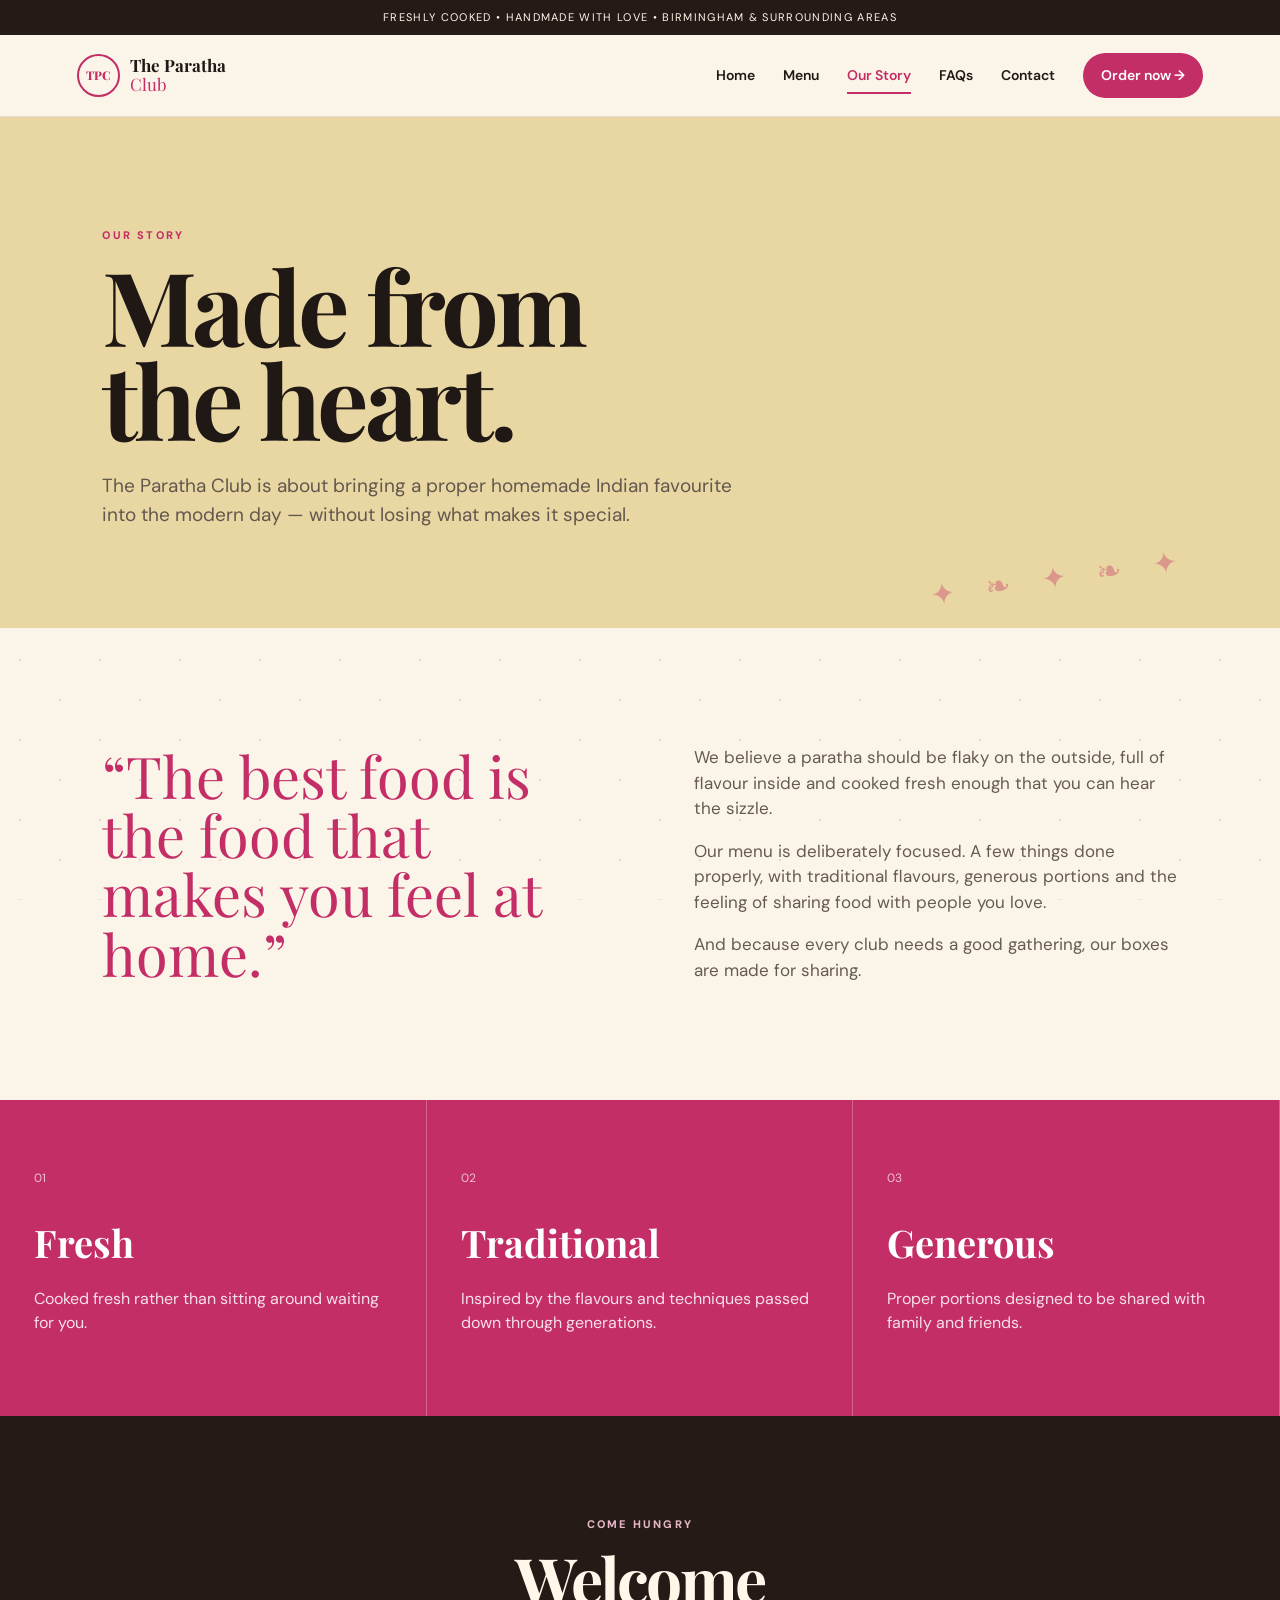
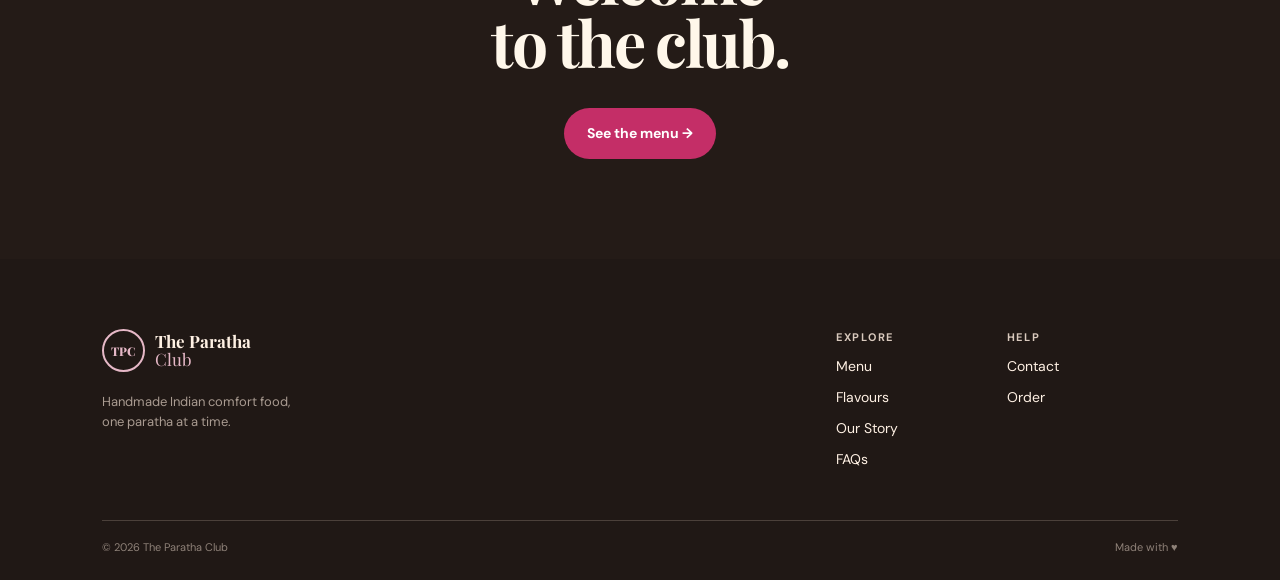
==== about.html @ 1f50803f "add files" ====
<!doctype html>
<html lang="en"><head><meta charset="utf-8"><meta name="viewport" content="width=device-width,initial-scale=1"><title>Our Story | The Paratha Club</title><link rel="preconnect" href="https://fonts.googleapis.com"><link rel="preconnect" href="https://fonts.gstatic.com" crossorigin><link href="https://fonts.googleapis.com/css2?family=DM+Sans:wght@400;500;600;700&family=Playfair+Display:wght@600;700;800&display=swap" rel="stylesheet"><link rel="stylesheet" href="css/style.css"></head>
<body><div class="announcement">Freshly cooked • Handmade with love • Birmingham & surrounding areas</div><header class="site-header"><a class="brand" href="index.html"><span class="brand-mark">TPC</span><span><strong>The Paratha</strong><em>Club</em></span></a><button class="nav-toggle" aria-label="Open menu" aria-expanded="false">☰</button><nav><a href="index.html">Home</a><a href="menu.html">Menu</a><a class="active" href="about.html">Our Story</a><a href="faq.html">FAQs</a><a href="contact.html">Contact</a><a class="nav-order" href="order.html">Order now <span>→</span></a></nav></header>
<main><section class="page-hero"><p class="eyebrow">OUR STORY</p><h1>Made from<br>the heart.</h1><p>The Paratha Club is about bringing a proper homemade Indian favourite into the modern day — without losing what makes it special.</p></section>
<section class="section about-split"><div class="big-quote">“The best food is the food that makes you feel at home.”</div><div><p>We believe a paratha should be flaky on the outside, full of flavour inside and cooked fresh enough that you can hear the sizzle.</p><p>Our menu is deliberately focused. A few things done properly, with traditional flavours, generous portions and the feeling of sharing food with people you love.</p><p>And because every club needs a good gathering, our boxes are made for sharing.</p></div></section>
<section class="values"><div><span>01</span><h3>Fresh</h3><p>Cooked fresh rather than sitting around waiting for you.</p></div><div><span>02</span><h3>Traditional</h3><p>Inspired by the flavours and techniques passed down through generations.</p></div><div><span>03</span><h3>Generous</h3><p>Proper portions designed to be shared with family and friends.</p></div></section>
<section class="section cta"><p class="eyebrow">COME HUNGRY</p><h2>Welcome<br>to the club.</h2><a class="btn btn-primary" href="menu.html">See the menu →</a></section></main>
<footer class="footer"><div class="footer-brand"><a class="brand" href="index.html"><span class="brand-mark">TPC</span><span><strong>The Paratha</strong><em>Club</em></span></a><p>Handmade Indian comfort food,<br>one paratha at a time.</p></div><div class="footer-links"><div><b>Explore</b><a href="menu.html">Menu</a><a href="flavours.html">Flavours</a><a href="about.html">Our Story</a><a href="faq.html">FAQs</a></div><div><b>Help</b><a href="contact.html">Contact</a><a href="order.html">Order</a></div></div><div class="footer-bottom"><span>© 2026 The Paratha Club</span><span>Made with ♥</span></div></footer><script src="js/main.js"></script></body></html>
---- css/style.css ----
*{box-sizing:border-box}html{scroll-behavior:smooth}body{margin:0;background:#fbf5e9;color:#201815;font-family:'DM Sans',sans-serif;line-height:1.5}.announcement{background:#241b17;color:#fff7ea;text-align:center;padding:9px 16px;font-size:11px;letter-spacing:.12em;text-transform:uppercase}.site-header{height:82px;display:flex;align-items:center;justify-content:space-between;padding:0 6%;background:#fbf5e9;border-bottom:1px solid #e8dccb;position:sticky;top:0;z-index:20}.brand{display:flex;align-items:center;gap:10px;color:#201815;text-decoration:none}.brand-mark{width:43px;height:43px;border:2px solid #c42e67;border-radius:50%;display:grid;place-items:center;font-family:'Playfair Display';font-size:12px;font-weight:800;color:#c42e67}.brand strong,.brand em{display:block;font-family:'Playfair Display';font-size:17px;line-height:.9}.brand em{font-style:normal;color:#c42e67;margin-top:3px}nav{display:flex;align-items:center;gap:28px}nav a{color:#201815;text-decoration:none;font-size:14px;font-weight:600}nav a:hover,nav .active{color:#c42e67}.nav-order{background:#c42e67!important;color:#fff!important;padding:12px 18px;border-radius:999px}.nav-toggle{display:none;background:none;border:0;font-size:24px}.hero{min-height:690px;display:grid;grid-template-columns:1.05fr .95fr;align-items:center;padding:70px 8%;overflow:hidden;position:relative;background:radial-gradient(circle at 80% 30%,#f5d9df 0 16%,transparent 16.2%),#fbf5e9}.hero-copy{max-width:650px}.eyebrow{font-size:11px;letter-spacing:.2em;font-weight:800;color:#c42e67;margin:0 0 15px}.hero h1,.page-hero h1{font-family:'Playfair Display',serif;font-size:clamp(54px,7vw,92px);line-height:.92;letter-spacing:-.04em;margin:0 0 26px}.hero h1 span,.page-hero h1 span,h2 span{color:#c42e67}.hero-text{font-size:18px;max-width:560px;color:#655951}.hero-actions{display:flex;gap:12px;margin:30px 0}.btn{display:inline-flex;align-items:center;gap:16px;border:0;border-radius:999px;padding:15px 23px;text-decoration:none;font-weight:700;font-size:14px;cursor:pointer}.btn-primary{background:#c42e67;color:#fff}.btn-ghost{border:1px solid #cfc0b0;color:#201815}.btn-dark{background:#201815;color:#fff}.trust-row{font-size:12px;color:#7c6e64}.trust-row span:first-child{color:#c42e67}.hero-art{height:520px;position:relative;display:grid;place-items:center}.sun{position:absolute;width:390px;height:390px;border-radius:50%;background:#f1c64f;opacity:.8}.dish{width:360px;height:360px;border-radius:50%;background:#f5efe3;border:18px solid #c42e67;box-shadow:0 25px 60px #5c3a2630;position:relative;display:grid;place-items:center;transform:rotate(-7deg)}.paratha{width:250px;height:250px;border-radius:48% 52% 45% 55%;background:repeating-radial-gradient(ellipse at 45% 40%,#d79b36 0 6px,#edc064 7px 12px,#c98729 13px 16px);box-shadow:inset 0 0 30px #9e631a}.mint{position:absolute;right:35px;top:35px;color:#587d42;font-size:34px}.spice{position:absolute;left:38px;bottom:60px;color:#9b3825;font-size:25px}.art-tag{position:absolute;background:#fffaf0;padding:12px 16px;border:1px solid #e6d8c7;font-weight:800;font-size:10px;letter-spacing:.14em;box-shadow:0 12px 30px #3d281420}.tag-one{left:5%;top:15%;transform:rotate(-7deg)}.tag-two{right:2%;bottom:14%;transform:rotate(5deg)}.ticker{background:#c42e67;color:white;overflow:hidden;padding:12px 0;font-family:'Playfair Display';font-size:18px;white-space:nowrap}.ticker div{animation:marquee 22s linear infinite}@keyframes marquee{to{transform:translateX(-40%)}}.section{padding:100px 8%;max-width:1400px;margin:auto}.intro{display:grid;grid-template-columns:1fr 1fr;gap:10%;align-items:end}.intro h2,.section h2{font-family:'Playfair Display';font-size:clamp(45px,5vw,70px);line-height:.98;letter-spacing:-.04em;margin:0}.intro-copy{font-size:20px;color:#665a52;max-width:480px}.text-link{color:#c42e67;text-decoration:none;font-weight:800}.section-heading{display:flex;justify-content:space-between;align-items:end;margin-bottom:35px}.card-grid{display:grid;grid-template-columns:repeat(3,1fr);gap:22px}.food-card{background:#fffaf0;border:1px solid #e5d9c8;padding:14px;position:relative}.featured-card{border:2px solid #c42e67}.popular{position:absolute;z-index:2;top:24px;left:24px;background:#c42e67;color:#fff;padding:7px 10px;font-size:9px;font-weight:800;letter-spacing:.14em}.food-visual{height:270px;display:flex;flex-direction:column;align-items:center;justify-content:center;position:relative;overflow:hidden}.visual-1{background:#e8c5c1}.visual-2{background:#e8d7a2}.visual-3{background:#cdd9b7}.food-visual:after{content:'';width:180px;height:180px;border-radius:50%;background:repeating-radial-gradient(ellipse,#d99e3b 0 6px,#f0c465 7px 13px,#c78528 14px 17px);box-shadow:0 18px 30px #4d301d35}.food-visual span,.food-visual b{position:relative;z-index:2;color:#201815}.food-visual span{font-family:'Playfair Display';font-size:52px;line-height:1}.food-visual b{font-size:10px;letter-spacing:.2em}.food-info{display:flex;justify-content:space-between;gap:15px;padding:22px 8px 8px}.food-info h3{font-family:'Playfair Display';font-size:25px;margin:0}.food-info p,.card-note{margin:3px 0;color:#786b62;font-size:13px}.food-info>strong{color:#c42e67;font-size:19px}.card-note{padding:0 8px 10px}.story-band{background:#e8d7a2;max-width:none;display:grid;grid-template-columns:1fr 1fr;padding:0}.story-image{min-height:520px;background:radial-gradient(circle at center,#e8c15b 0 18%,#c42e67 18.5% 20%,transparent 20.5%),repeating-conic-gradient(from 15deg,#8c382f 0 10deg,#d8aa3b 10deg 20deg);display:grid;place-items:center}.story-image span{font-family:'Playfair Display';font-size:70px;color:#fff;background:#201815;border-radius:50%;width:180px;height:180px;display:grid;place-items:center}.story-copy{padding:90px 10%;display:flex;flex-direction:column;justify-content:center;align-items:flex-start}.story-copy h2{margin-bottom:25px}.story-copy p:not(.eyebrow){max-width:500px;color:#5f534a;margin-bottom:30px}.special{display:grid;grid-template-columns:1fr 1fr;align-items:center;gap:10%}.special-copy p:not(.eyebrow){max-width:500px;color:#665a52;font-size:17px}.special-art{min-height:430px;border-radius:50%;background:#d5e0c4;display:grid;place-items:center;position:relative}.leaf{font-size:180px;color:#7a9a60;transform:rotate(-30deg)}.round-label{position:absolute;background:#c42e67;color:white;width:115px;height:115px;border-radius:50%;display:grid;place-items:center;text-align:center;font-size:10px;font-weight:800;letter-spacing:.1em;right:10%;bottom:12%;transform:rotate(12deg)}.cta{background:#241b17;color:#fff7ea;text-align:center;max-width:none}.cta .eyebrow{color:#e6b8c7}.cta h2{margin:0 0 35px}.footer{background:#201815;color:#fff1e4;padding:70px 8% 25px;display:grid;grid-template-columns:2fr 1fr;gap:50px}.footer .brand{color:#fff1e4}.footer .brand-mark{color:#e6b8c7;border-color:#e6b8c7}.footer .brand em{color:#e6b8c7}.footer-brand p{color:#a99b91;font-size:13px;margin-top:20px}.footer-links{display:grid;grid-template-columns:1fr 1fr}.footer-links div{display:flex;flex-direction:column;gap:10px}.footer-links b{font-size:11px;text-transform:uppercase;letter-spacing:.16em;color:#d9c9bd}.footer-links a{color:#fff1e4;text-decoration:none;font-size:14px}.footer-bottom{grid-column:1/-1;border-top:1px solid #4b403a;padding-top:18px;display:flex;justify-content:space-between;color:#8e8178;font-size:11px}.page-hero{padding:110px 8% 80px;background:#e8d7a2}.page-hero h1{font-size:clamp(60px,8vw,110px)}.page-hero p:last-child{max-width:650px;font-size:19px;color:#63574e}.compact{padding-bottom:60px}.menu-section{max-width:1100px}.menu-category{margin-bottom:85px}.category-head{display:grid;grid-template-columns:60px 1fr;gap:15px;margin-bottom:30px}.category-head>span{font-family:'Playfair Display';font-size:20px;color:#c42e67}.category-head h2{font-size:48px}.menu-item{display:grid;grid-template-columns:55px 1fr auto;gap:25px;align-items:center;border-top:1px solid #dacdbc;padding:25px 0}.menu-number{font-family:'Playfair Display';color:#c42e67;font-size:22px}.menu-item h3{font-family:'Playfair Display';font-size:27px;margin:0}.menu-item h3 small{font-family:'DM Sans';font-size:14px;color:#c42e67;margin-left:12px}.menu-item p{margin:5px 0 0;color:#74675e;max-width:650px}.mini-btn{border:1px solid #cfc0b0;border-radius:999px;padding:9px 15px;color:#201815;text-decoration:none;font-size:12px;font-weight:700}.allergen{background:#fffaf0;border:1px solid #e3d5c4;padding:22px;margin-top:35px}.allergen strong{font-family:'Playfair Display';font-size:18px}.allergen p{margin:6px 0 0;color:#74675e;font-size:13px}.about-split{display:grid;grid-template-columns:1fr 1fr;gap:10%;align-items:center}.big-quote{font-family:'Playfair Display';font-size:clamp(40px,4.5vw,65px);line-height:1.03;color:#c42e67}.about-split>div:last-child{font-size:17px;color:#675a51}.values{display:grid;grid-template-columns:repeat(3,1fr);background:#c42e67;color:white}.values>div{padding:65px 8%;border-right:1px solid #ffffff40}.values span{font-size:12px;opacity:.7}.values h3{font-family:'Playfair Display';font-size:38px;margin:25px 0 10px}.values p{opacity:.85}.faq-list{max-width:1000px}.faq-list details{border-top:1px solid #d7c9b8;padding:25px 0}.faq-list details:last-child{border-bottom:1px solid #d7c9b8}.faq-list summary{cursor:pointer;list-style:none;font-family:'Playfair Display';font-size:27px;padding-right:30px;position:relative}.faq-list summary::-webkit-details-marker{display:none}.faq-list summary:after{content:'+';position:absolute;right:0;color:#c42e67}.faq-list details[open] summary:after{content:'−'}.faq-list details p{max-width:750px;color:#6d6158;margin:15px 0 0}.contact-grid{display:grid;grid-template-columns:repeat(3,1fr);gap:20px}.contact-card{background:#fffaf0;border:1px solid #e3d5c4;padding:35px;min-height:270px}.contact-icon{font-size:30px;color:#c42e67}.contact-card h3{font-family:'Playfair Display';font-size:30px;margin:35px 0 10px}.contact-card p{color:#6d6158;min-height:65px}.order-layout{display:grid;grid-template-columns:1.5fr .7fr;gap:55px;align-items:start}.order-form label{display:block;font-size:12px;font-weight:800;letter-spacing:.13em;text-transform:uppercase;margin:0 0 14px}.choice-grid{display:grid;grid-template-columns:1fr 1fr;gap:12px;margin-bottom:40px}.choice,.flavour{background:#fffaf0;border:1px solid #dfd1c0;padding:20px;text-align:left;cursor:pointer}.choice{display:grid;grid-template-columns:1fr auto;gap:5px}.choice span{font-family:'Playfair Display';font-size:22px}.choice b{color:#c42e67}.choice small{grid-column:1/-1;color:#766960}.choice.selected{border:2px solid #c42e67}.flavour-grid{display:grid;grid-template-columns:repeat(3,1fr);gap:10px;margin-bottom:8px}.flavour{display:flex;justify-content:space-between;font-weight:700;border-radius:4px}.flavour.selected{background:#c42e67;color:white;border-color:#c42e67}.selection-note{font-size:12px;color:#786b62;margin-bottom:40px}.form-row{display:grid;grid-template-columns:1fr 1fr;gap:12px}.order-form input,.order-form textarea{width:100%;border:1px solid #d9cbbc;background:#fffaf0;padding:15px;margin-bottom:12px;font:inherit;outline:none}.order-form textarea{min-height:120px;resize:vertical}.order-form input:focus,.order-form textarea:focus{border-color:#c42e67}.full{width:100%;justify-content:center;margin-top:18px}.order-summary{background:#241b17;color:#fff4e8;padding:30px;position:sticky;top:110px}.order-summary h3{font-family:'Playfair Display';font-size:30px;margin:5px 0 30px}.summary-line,.summary-total{display:flex;justify-content:space-between;margin:12px 0;color:#cdbfb5}.summary-line strong,.summary-total strong{color:#fff}.summary-total{font-size:18px;color:#fff}.order-summary hr{border:0;border-top:1px solid #4b403a;margin:25px 0}.order-summary small{display:block;color:#988b82;font-size:11px;margin-top:25px}@media(max-width:850px){nav{display:none;position:absolute;top:82px;left:0;right:0;background:#fbf5e9;padding:20px 7%;flex-direction:column;align-items:flex-start;border-bottom:1px solid #e5d9c8}.site-header.nav-open nav{display:flex}.nav-toggle{display:block}.hero,.intro,.story-band,.special,.about-split,.order-layout{grid-template-columns:1fr}.hero{padding-top:45px}.hero-art{height:420px;order:-1}.dish{width:280px;height:280px}.paratha{width:195px;height:195px}.sun{width:300px;height:300px}.card-grid,.contact-grid,.values{grid-template-columns:1fr}.values>div{border-right:0;border-bottom:1px solid #ffffff40}.story-image{min-height:350px}.section{padding:70px 7%}.section-heading{align-items:start;gap:20px;flex-direction:column}.flavour-grid{grid-template-columns:1fr 1fr}.order-summary{position:static}.footer{grid-template-columns:1fr}.footer-bottom{grid-column:1}.page-hero{padding:75px 7% 55px}.menu-item{grid-template-columns:35px 1fr}.mini-btn{grid-column:2;width:max-content}.choice-grid{grid-template-columns:1fr}.form-row{grid-template-columns:1fr}}
/* V2 additions */
.flavour-showcase{display:grid;grid-template-columns:repeat(3,1fr);gap:20px}
.flavour-card{background:#fffaf0;border:1px solid #e3d5c4;padding:14px}
.flavour-art{height:230px;display:grid;place-items:center;font-family:'Playfair Display';font-size:50px;position:relative;overflow:hidden}
.flavour-art:after{content:'';position:absolute;width:155px;height:155px;border-radius:50%;background:repeating-radial-gradient(ellipse,#d99e3b 0 6px,#efc469 7px 13px,#c78628 14px 17px);box-shadow:0 18px 30px #4d301d35}
.flavour-art{color:#201815}.flavour-art:not(.art-seasonal){z-index:1}
.art-aloo{background:#ead1a6}.art-paneer{background:#e9c5ce}.art-gobi{background:#d6dfc1}.art-cheese{background:#efd79c}.art-methi{background:#c7d9bc}.art-seasonal{background:#d9c9df}
.flavour-art::before{content:'';position:absolute;width:210px;height:210px;border-radius:50%;border:10px solid #c42e67;opacity:.75}
.flavour-card h3{font-family:'Playfair Display';font-size:28px;margin:18px 8px 3px}.flavour-card p{margin:0 8px 12px;color:#766960;font-size:13px}
.note-band{background:#e8d7a2;max-width:none;display:grid;grid-template-columns:1fr 1fr;gap:10%;align-items:center}.note-band p:last-child{font-size:19px;color:#665951;max-width:500px}
.active-order{box-shadow:inset 0 0 0 2px #ffffff50}
@media(max-width:850px){.flavour-showcase,.note-band{grid-template-columns:1fr}}

.quantity-row{display:flex;align-items:center;gap:22px;margin:-2px 0 38px;background:#fffaf0;border:1px solid #dfd1c0;width:max-content;padding:8px 12px}.quantity-row button{border:0;background:#c42e67;color:white;border-radius:50%;width:34px;height:34px;font-size:22px;cursor:pointer}.quantity-row strong{font-size:17px;min-width:18px;text-align:center}.quantity-row span{font-size:12px;color:#766960;margin-left:-12px}

/* ===== V3 POLISH ===== */
body{overflow-x:hidden}
body:before{content:"";position:fixed;inset:0;pointer-events:none;opacity:.18;z-index:-1;background-image:radial-gradient(circle at 20px 20px,#c42e67 1px,transparent 1.5px),radial-gradient(circle at 60px 60px,#c42e67 1px,transparent 1.5px);background-size:80px 80px}
.site-header{transition:box-shadow .25s ease,background .25s ease}
.site-header.scrolled{box-shadow:0 8px 30px #2b1b1212;background:#fffaf2}
nav a{position:relative}
nav a:not(.nav-order):after{content:"";position:absolute;left:0;right:100%;bottom:-8px;height:2px;background:#c42e67;transition:right .2s ease}
nav a:not(.nav-order):hover:after,nav a.active:not(.nav-order):after{right:0}
.hero{isolation:isolate}
.hero-copy{animation:fadeUp .75s ease both}
.hero-art{animation:fadeIn .9s .1s ease both}
.btn{transition:transform .18s ease,box-shadow .18s ease}
.btn:hover{transform:translateY(-2px);box-shadow:0 10px 25px #3a211d20}
.food-card,.flavour-card,.contact-card{transition:transform .2s ease,box-shadow .2s ease}
.food-card:hover,.flavour-card:hover,.contact-card:hover{transform:translateY(-5px);box-shadow:0 18px 35px #3a211d18}
.reveal{opacity:0;transform:translateY(22px);transition:opacity .65s ease,transform .65s ease}
.reveal.visible{opacity:1;transform:none}
.section-heading h2{position:relative}
.section-heading h2:after{content:"";display:block;width:45px;height:3px;background:#c42e67;margin-top:14px}
.story-copy,.special-copy{position:relative}
.story-copy:before,.special-copy:before{content:"✦";position:absolute;color:#c42e67;font-size:26px;top:45px;right:10%;opacity:.7}
.menu-item{transition:padding .2s ease,background .2s ease}
.menu-item:hover{padding-left:12px;background:#fffaf0}
.allergen{border-left:4px solid #c42e67}
.page-hero{position:relative;overflow:hidden}
.page-hero:after{content:"✦  ❧  ✦  ❧  ✦";position:absolute;right:7%;bottom:28px;color:#c42e6760;font-size:30px;letter-spacing:12px;transform:rotate(-8deg)}
.order-summary{box-shadow:0 20px 50px #241b1730}
.choice,.flavour{transition:border-color .15s ease,transform .15s ease,box-shadow .15s ease}
.choice:hover,.flavour:hover{transform:translateY(-2px);box-shadow:0 8px 18px #3a211d12}
.choice.selected{box-shadow:0 0 0 4px #c42e6714}
.toast{position:fixed;left:50%;bottom:28px;transform:translate(-50%,20px);background:#241b17;color:#fff7ed;padding:13px 18px;border-radius:999px;font-size:13px;font-weight:700;z-index:100;opacity:0;pointer-events:none;transition:.25s ease;box-shadow:0 12px 30px #241b1740}
.toast.show{opacity:1;transform:translate(-50%,0)}
.site-header .brand{flex-shrink:0}
@keyframes fadeUp{from{opacity:0;transform:translateY(18px)}to{opacity:1;transform:none}}
@keyframes fadeIn{from{opacity:0;transform:scale(.96)}to{opacity:1;transform:scale(1)}}
@media(prefers-reduced-motion:reduce){*,*:before,*:after{animation:none!important;transition:none!important;scroll-behavior:auto!important}.reveal{opacity:1;transform:none}}
@media(max-width:850px){.page-hero:after{right:5%;font-size:20px}.story-copy:before,.special-copy:before{display:none}}

/* ===== V4 ORDER EXPERIENCE ===== */
.checkout-shell{max-width:1250px}
.progress{display:grid;grid-template-columns:auto 1fr auto 1fr auto 1fr auto;align-items:center;gap:14px;margin-bottom:55px}.progress i{height:1px;background:#d7c9b8}.progress-step{display:flex;align-items:center;gap:9px;color:#9a8c82;font-size:11px;text-transform:uppercase;letter-spacing:.08em}.progress-step span{width:30px;height:30px;border-radius:50%;display:grid;place-items:center;border:1px solid #d7c9b8;font-weight:800}.progress-step.active{color:#c42e67}.progress-step.active span{background:#c42e67;color:#fff;border-color:#c42e67}.checkout-grid{display:grid;grid-template-columns:minmax(0,1.55fr) 360px;gap:55px;align-items:start}.checkout-step{display:none}.checkout-step.active{display:block;animation:fadeUp .35s ease both}.step-kicker{font-size:10px;font-weight:800;letter-spacing:.18em;color:#c42e67}.checkout-step h2{font-family:'Playfair Display';font-size:52px;line-height:1;margin:0 0 32px}.fulfil-grid{display:grid;grid-template-columns:1fr 1fr;gap:12px;margin-bottom:35px}.fulfil{display:grid;grid-template-columns:1fr auto;gap:6px;background:#fffaf0;border:1px solid #dfd1c0;padding:22px;text-align:left;cursor:pointer}.fulfil span{font-family:'Playfair Display';font-size:22px}.fulfil b{color:#c42e67}.fulfil small{grid-column:1/-1;color:#766960}.fulfil.selected{border:2px solid #c42e67}.wide-input{width:100%;border:1px solid #d9cbbc;background:#fffaf0;padding:15px;margin:0 0 14px;font:inherit;outline:none}.wide-input:focus{border-color:#c42e67}.checkout-step textarea{width:100%;min-height:120px;border:1px solid #d9cbbc;background:#fffaf0;padding:15px;font:inherit;resize:vertical;margin-bottom:14px}.step-actions{display:flex;justify-content:space-between;gap:12px;margin-top:28px}.step-actions .btn{min-width:130px;justify-content:center}.review-card{background:#fffaf0;border:1px solid #e1d4c3}.review-card>div{display:flex;justify-content:space-between;gap:20px;padding:17px 20px;border-bottom:1px solid #e5d9ca}.review-card>div:last-child{border-bottom:0}.review-card span{color:#796c63;font-size:13px}.review-card strong{text-align:right}.secure-note{font-size:11px;color:#82756c;margin-top:16px}.order-summary{top:110px}.order-summary small{line-height:1.6}
@media(max-width:900px){.checkout-grid{grid-template-columns:1fr}.order-summary{position:static;order:-1}.progress{grid-template-columns:repeat(4,1fr);gap:7px}.progress i{display:none}.progress-step{justify-content:center}.progress-step b{display:none}.fulfil-grid{grid-template-columns:1fr}}
@media(max-width:600px){.checkout-step h2{font-size:42px}.progress{margin-bottom:35px}.progress-step span{width:27px;height:27px}.step-actions{flex-direction:column-reverse}.step-actions .btn{width:100%}}


/* ===== V4 FIX: Customer details — Full name + Phone =====
   Match these two inputs exactly to the wide fields below them. */
.checkout-step .form-row {
  display: grid;
  grid-template-columns: minmax(0, 1fr) minmax(0, 1fr);
  column-gap: 12px;
  width: 100%;
  margin: 0 0 14px;
}

.checkout-step .form-row > input {
  width: 100%;
  min-width: 0;
  height: auto;
  box-sizing: border-box;
  margin: 0;
  padding: 15px;
  border: 1px solid #d9cbbc;
  border-radius: 0;
  background: #fffaf0;
  color: #201815;
  font: inherit;
  line-height: 1.5;
  outline: none;
  appearance: none;
  -webkit-appearance: none;
}

.checkout-step .form-row > input::placeholder {
  color: #766f69;
  opacity: 1;
}

.checkout-step .form-row > input:focus {
  border-color: #c42e67;
  outline: none;
  box-shadow: none;
}

/* Keep the two fields perfectly equal on smaller screens. */
@media (max-width: 600px) {
  .checkout-step .form-row {
    grid-template-columns: 1fr;
    row-gap: 14px;
  }

  .checkout-step .form-row > input {
    width: 100%;
  }
}
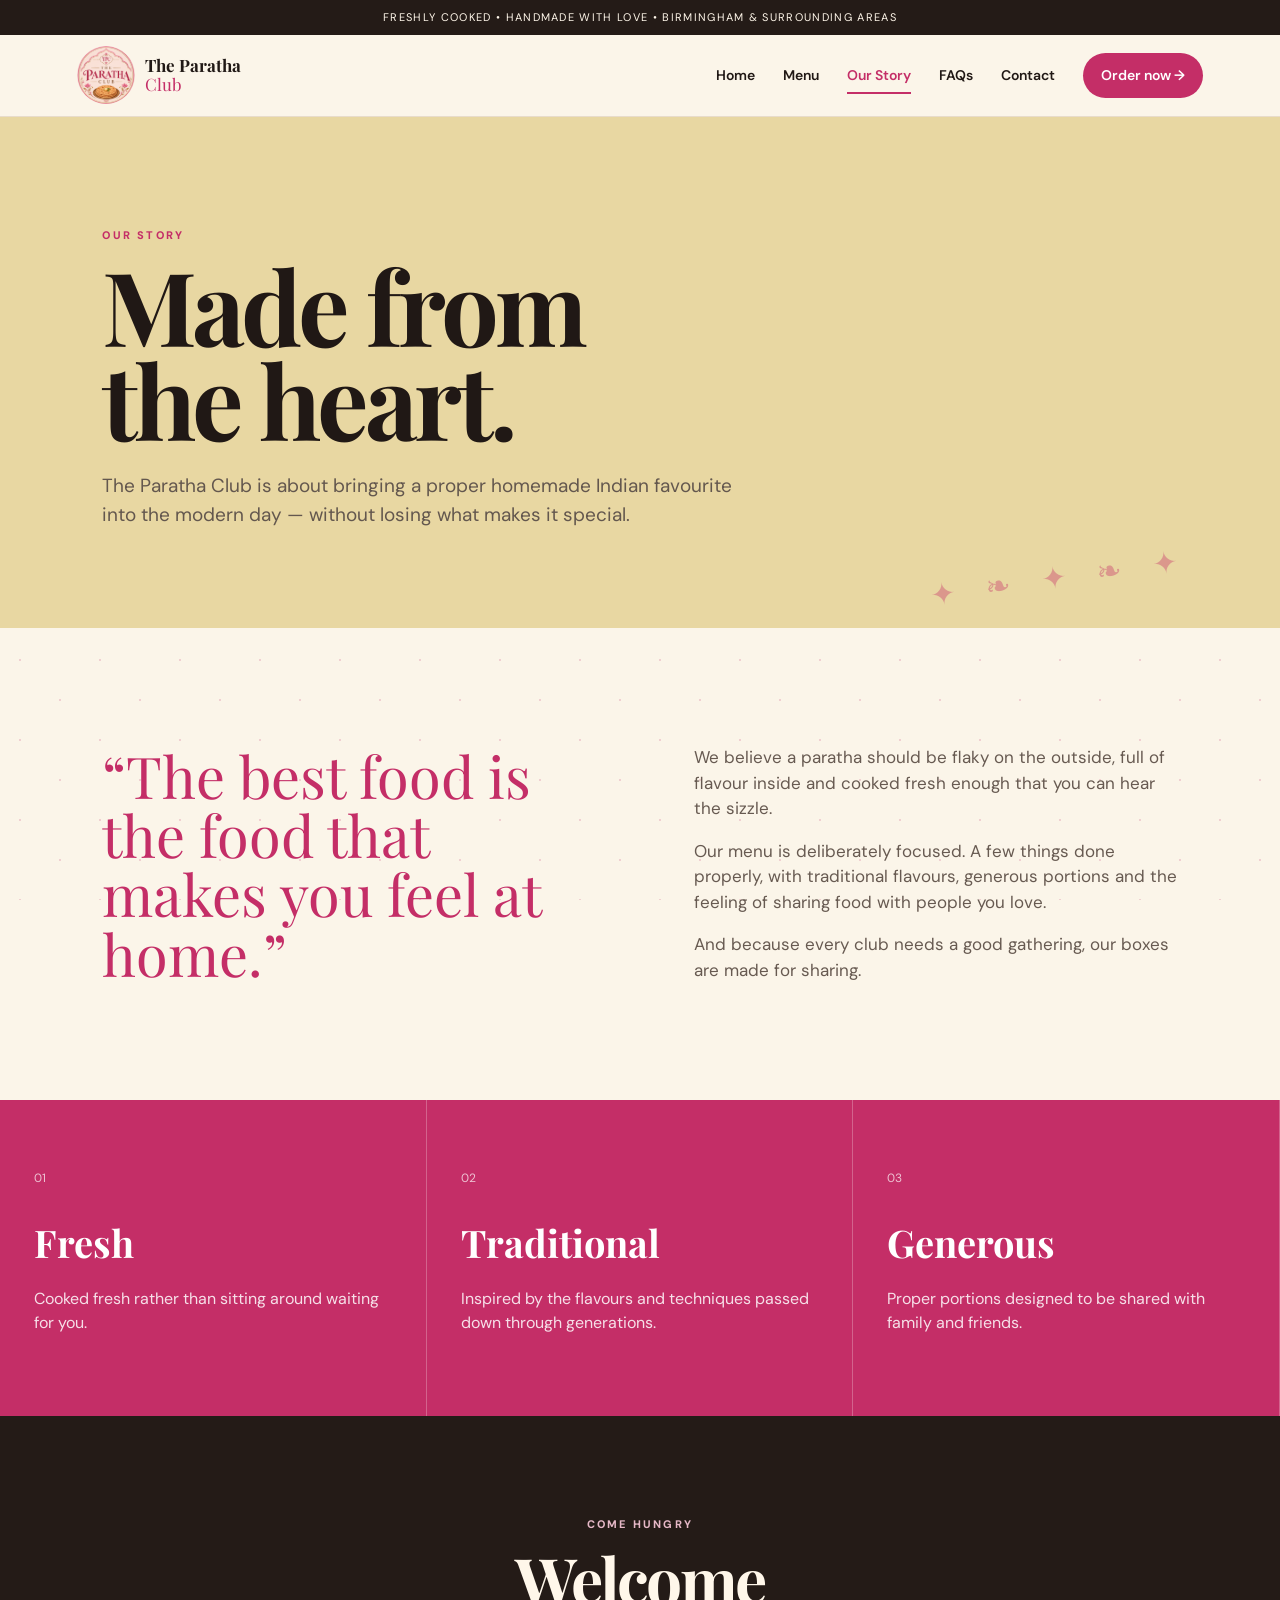
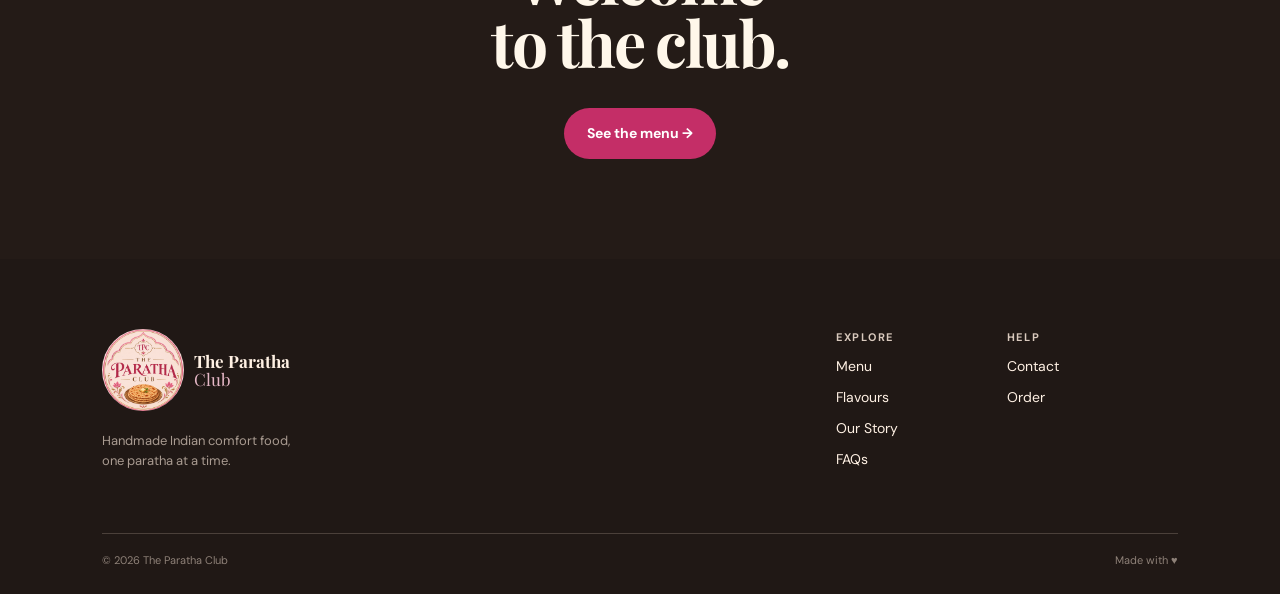
==== commit 321eeb4a: "add logo" ====
--- a/about.html
+++ b/about.html
@@ -1,8 +1,8 @@
 <!doctype html>
-<html lang="en"><head><meta charset="utf-8"><meta name="viewport" content="width=device-width,initial-scale=1"><title>Our Story | The Paratha Club</title><link rel="preconnect" href="https://fonts.googleapis.com"><link rel="preconnect" href="https://fonts.gstatic.com" crossorigin><link href="https://fonts.googleapis.com/css2?family=DM+Sans:wght@400;500;600;700&family=Playfair+Display:wght@600;700;800&display=swap" rel="stylesheet"><link rel="stylesheet" href="css/style.css"></head>
-<body><div class="announcement">Freshly cooked • Handmade with love • Birmingham & surrounding areas</div><header class="site-header"><a class="brand" href="index.html"><span class="brand-mark">TPC</span><span><strong>The Paratha</strong><em>Club</em></span></a><button class="nav-toggle" aria-label="Open menu" aria-expanded="false">☰</button><nav><a href="index.html">Home</a><a href="menu.html">Menu</a><a class="active" href="about.html">Our Story</a><a href="faq.html">FAQs</a><a href="contact.html">Contact</a><a class="nav-order" href="order.html">Order now <span>→</span></a></nav></header>
+<html lang="en"><head><meta charset="utf-8"><meta name="viewport" content="width=device-width,initial-scale=1"><title>Our Story | The Paratha Club</title><link rel="preconnect" href="https://fonts.googleapis.com"><link rel="preconnect" href="https://fonts.gstatic.com" crossorigin><link href="https://fonts.googleapis.com/css2?family=DM+Sans:wght@400;500;600;700&family=Playfair+Display:wght@600;700;800&display=swap" rel="stylesheet"><link rel="icon" type="image/png" href="assets/tpc-logo.png"><link rel="stylesheet" href="css/style.css"></head>
+<body><div class="announcement">Freshly cooked • Handmade with love • Birmingham & surrounding areas</div><header class="site-header"><a class="brand" href="index.html" aria-label="The Paratha Club home"><img class="brand-logo" src="assets/tpc-logo.png" alt="The Paratha Club logo"><span><strong>The Paratha</strong><em>Club</em></span></a><button class="nav-toggle" aria-label="Open menu" aria-expanded="false">☰</button><nav><a href="index.html">Home</a><a href="menu.html">Menu</a><a class="active" href="about.html">Our Story</a><a href="faq.html">FAQs</a><a href="contact.html">Contact</a><a class="nav-order" href="order.html">Order now <span>→</span></a></nav></header>
 <main><section class="page-hero"><p class="eyebrow">OUR STORY</p><h1>Made from<br>the heart.</h1><p>The Paratha Club is about bringing a proper homemade Indian favourite into the modern day — without losing what makes it special.</p></section>
 <section class="section about-split"><div class="big-quote">“The best food is the food that makes you feel at home.”</div><div><p>We believe a paratha should be flaky on the outside, full of flavour inside and cooked fresh enough that you can hear the sizzle.</p><p>Our menu is deliberately focused. A few things done properly, with traditional flavours, generous portions and the feeling of sharing food with people you love.</p><p>And because every club needs a good gathering, our boxes are made for sharing.</p></div></section>
 <section class="values"><div><span>01</span><h3>Fresh</h3><p>Cooked fresh rather than sitting around waiting for you.</p></div><div><span>02</span><h3>Traditional</h3><p>Inspired by the flavours and techniques passed down through generations.</p></div><div><span>03</span><h3>Generous</h3><p>Proper portions designed to be shared with family and friends.</p></div></section>
 <section class="section cta"><p class="eyebrow">COME HUNGRY</p><h2>Welcome<br>to the club.</h2><a class="btn btn-primary" href="menu.html">See the menu →</a></section></main>
-<footer class="footer"><div class="footer-brand"><a class="brand" href="index.html"><span class="brand-mark">TPC</span><span><strong>The Paratha</strong><em>Club</em></span></a><p>Handmade Indian comfort food,<br>one paratha at a time.</p></div><div class="footer-links"><div><b>Explore</b><a href="menu.html">Menu</a><a href="flavours.html">Flavours</a><a href="about.html">Our Story</a><a href="faq.html">FAQs</a></div><div><b>Help</b><a href="contact.html">Contact</a><a href="order.html">Order</a></div></div><div class="footer-bottom"><span>© 2026 The Paratha Club</span><span>Made with ♥</span></div></footer><script src="js/main.js"></script></body></html>+<footer class="footer"><div class="footer-brand"><a class="brand" href="index.html" aria-label="The Paratha Club home"><img class="brand-logo" src="assets/tpc-logo.png" alt="The Paratha Club logo"><span><strong>The Paratha</strong><em>Club</em></span></a><p>Handmade Indian comfort food,<br>one paratha at a time.</p></div><div class="footer-links"><div><b>Explore</b><a href="menu.html">Menu</a><a href="flavours.html">Flavours</a><a href="about.html">Our Story</a><a href="faq.html">FAQs</a></div><div><b>Help</b><a href="contact.html">Contact</a><a href="order.html">Order</a></div></div><div class="footer-bottom"><span>© 2026 The Paratha Club</span><span>Made with ♥</span></div></footer><script src="js/main.js"></script></body></html>
--- a/css/style.css
+++ b/css/style.css
@@ -23,6 +23,7 @@
 nav a:not(.nav-order):after{content:"";position:absolute;left:0;right:100%;bottom:-8px;height:2px;background:#c42e67;transition:right .2s ease}
 nav a:not(.nav-order):hover:after,nav a.active:not(.nav-order):after{right:0}
 .hero{isolation:isolate}
+.hero:before{content:"";position:absolute;inset:auto auto 8% 5%;width:130px;height:130px;border:1px dashed #c42e6766;border-radius:50%;z-index:-1}
 .hero-copy{animation:fadeUp .75s ease both}
 .hero-art{animation:fadeIn .9s .1s ease both}
 .btn{transition:transform .18s ease,box-shadow .18s ease}
@@ -109,3 +110,8 @@
     width: 100%;
   }
 }
+
+/* TPC logo */
+.brand-logo{width:58px;height:58px;display:block;object-fit:cover;border-radius:50%;flex:0 0 58px}
+.footer .brand-logo{width:82px;height:82px;flex-basis:82px}
+@media(max-width:850px){.brand-logo{width:54px;height:54px;flex-basis:54px}.footer .brand-logo{width:76px;height:76px;flex-basis:76px}}
